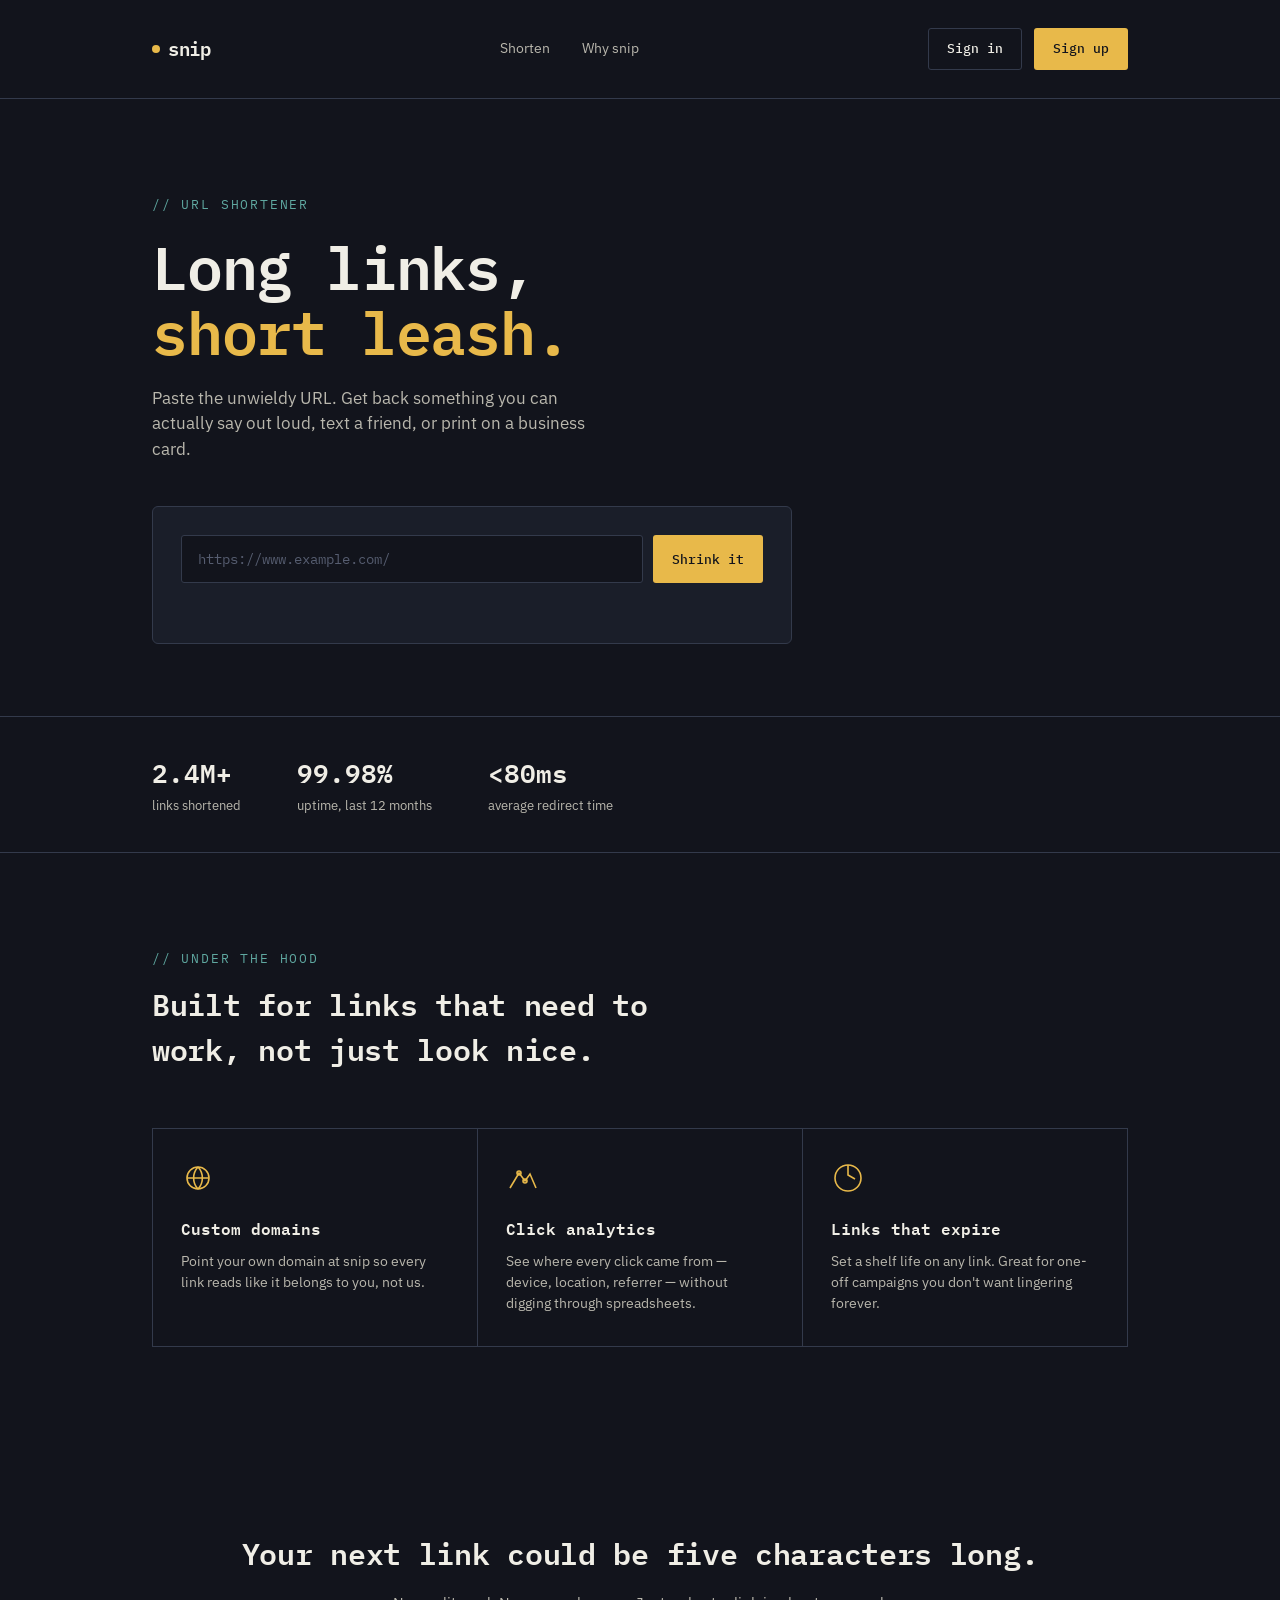
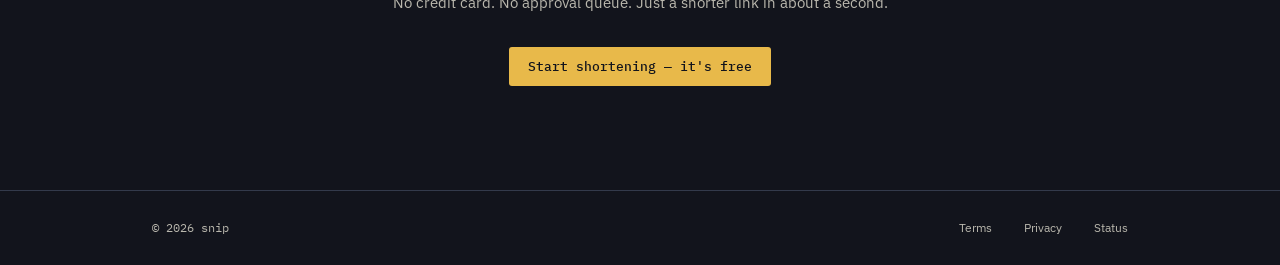
==== webfiles/index.html @ ef550491 "i hope this time it will work..." ====
<!DOCTYPE html>
<html lang="en">
<head>
<meta charset="UTF-8">
<meta name="viewport" content="width=device-width, initial-scale=1.0">
<title>Snip</title>
<link rel="stylesheet" href="./static/style.css?v=20260826-2">
</head>
<body>
  <header>
    <div class="wrap">
      <div class="logo"><span class="dot"></span>snip</div>
      <nav>
        <a href="#demo">Shorten</a>
        <a href="#features">Why snip</a>
      </nav>
      <div class="header-actions">
        <a class="btn btn-ghost" href="login">Sign in</a>
        <a class="btn btn-primary" href="register">Sign up</a>
      </div>
    </div>
  </header>
 
  <section class="hero" id="demo">
    <div class="wrap">
      <div class="eyebrow">// url shortener</div>
      <h1>Long links,<br><em>short leash.</em></h1>
      <p class="lede">
        Paste the unwieldy URL. Get back something you can actually say out loud,
        text a friend, or print on a business card.
      </p>
 
      <div class="shrink-demo">
        <form class="shrink-row" id="shorten-form">
          <input class="shrink-input mono" type="url" id="url"
            placeholder="https://www.example.com/"
            required>
          <button class="btn btn-primary" type="submit">Shrink it</button>
        </form>
 
        <p class="form-error" id="error"></p>
 
        <div class="result-row" id="result" hidden>
          <a class="result-link mono" id="short-url" href="#" target="_blank" rel="noopener"></a>
          <button class="btn btn-ghost" id="copy-button" type="button">Copy</button>
        </div>
      </div>
    </div>
  </section>
 
  <section class="stats">
    <div class="wrap">
      <div>
        <div class="stat-num">2.4M+</div>
        <div class="stat-label">links shortened</div>
      </div>
      <div>
        <div class="stat-num">99.98%</div>
        <div class="stat-label">uptime, last 12 months</div>
      </div>
      <div>
        <div class="stat-num">&lt;80ms</div>
        <div class="stat-label">average redirect time</div>
      </div>
    </div>
  </section>
 
  <section class="features" id="features">
    <div class="wrap">
      <div class="section-head">
        <div class="section-eyebrow">// under the hood</div>
        <h2>Built for links that need to work, not just look nice.</h2>
      </div>
 
      <div class="feature-grid">
        <div class="feature">
          <div class="feature-icon">
            <svg viewBox="0 0 34 34"><path d="M6 17a11 11 0 1 1 22 0 11 11 0 0 1-22 0Z"/><path d="M6 17h22M17 6a16 16 0 0 1 0 22M17 6a16 16 0 0 0 0 22"/></svg>
          </div>
          <h3>Custom domains</h3>
          <p>Point your own domain at snip so every link reads like it belongs to you, not us.</p>
        </div>
        <div class="feature">
          <div class="feature-icon">
            <svg viewBox="0 0 34 34"><path d="M4 27 13 12l6 8 5-7 6 14"/><circle cx="13" cy="12" r="2"/><circle cx="19" cy="20" r="2"/></svg>
          </div>
          <h3>Click analytics</h3>
          <p>See where every click came from — device, location, referrer — without digging through spreadsheets.</p>
        </div>
        <div class="feature">
          <div class="feature-icon">
            <svg viewBox="0 0 34 34"><path d="M17 4v10l7 4"/><circle cx="17" cy="17" r="13"/></svg>
          </div>
          <h3>Links that expire</h3>
          <p>Set a shelf life on any link. Great for one-off campaigns you don't want lingering forever.</p>
        </div>
      </div>
    </div>
  </section>
 
  <section class="cta">
    <div class="wrap">
      <h2>Your next link could be five characters long.</h2>
      <p>No credit card. No approval queue. Just a shorter link in about a second.</p>
      <button class="btn btn-primary" onclick="document.getElementById('demo').scrollIntoView()">Start shortening — it's free</button>
    </div>
  </section>
 
  <footer>
    <div class="wrap">
      <span class="mono">© 2026 snip</span>
      <nav>
        <a href="#">Terms</a>
        <a href="#">Privacy</a>
        <a href="#">Status</a>
      </nav>
    </div>
  </footer>

<script src="./static/app.js?v=20260826-2"></script>
</body>
</html>
---- webfiles/static/style.css ----
@import url('https://fonts.googleapis.com/css2?family=IBM+Plex+Mono:wght@400;500;600&family=IBM+Plex+Sans:wght@400;500;600&display=swap');

:root{
  --ink:        #12141C;
  --surface:    #1A1E29;
  --paper:      #F0EEE6;
  --paper-dim:  #B9B7AD;
  --amber:      #E8B94A;
  --teal:       #5FA8A0;
  --line:       #333A4B;
  --error:      #E2695C;
  --radius:     3px;
}

*{ box-sizing: border-box; margin:0; padding:0; }

html{ scroll-behavior:smooth; }

body{
  background:var(--ink);
  color:var(--paper);
  font-family:'IBM Plex Sans', sans-serif;
  line-height:1.5;
  -webkit-font-smoothing:antialiased;
  min-height:100vh;
  display:flex;
  flex-direction:column;
}

.mono{ font-family:'IBM Plex Mono', monospace; }

a{ color:inherit; text-decoration:none; }

.wrap{
  max-width:1040px;
  margin:0 auto;
  padding:0 32px;
}

/* header */
header{
  padding:28px 0;
  border-bottom:1px solid var(--line);
}

header .wrap{
  display:flex;
  align-items:center;
  justify-content:space-between;
}

.logo{
  font-family:'IBM Plex Mono', monospace;
  font-weight:600;
  font-size:19px;
  letter-spacing:-0.02em;
  display:flex;
  align-items:center;
  gap:8px;
}

.logo .dot{
  width:8px; height:8px;
  background:var(--amber);
  border-radius:50%;
  display:inline-block;
}

nav{ display:flex; gap:32px; }

nav a{
  font-size:14px;
  color:var(--paper-dim);
  transition:color .15s ease;
}
nav a:hover, nav a:focus-visible{ color:var(--paper); }

.header-actions{ display:flex; align-items:center; gap:12px; }

.btn{
  font-family:'IBM Plex Mono', monospace;
  font-size:13px;
  font-weight:500;
  padding:10px 18px;
  border-radius:var(--radius);
  border:1px solid transparent;
  cursor:pointer;
  display:inline-block;
  transition:transform .12s ease, background .15s ease, border-color .15s ease;
}

.btn-primary{
  background:var(--amber);
  color:var(--ink);
}
.btn-primary:hover{ transform:translateY(-1px); }
.btn-primary:active{ transform:translateY(0); }

.btn-ghost{
  background:transparent;
  border-color:var(--line);
  color:var(--paper);
}
.btn-ghost:hover{ border-color:var(--paper-dim); }

/* authenitication header */
.auth-loading{
  width:32px;
  height:32px;
  border:2px solid var(--line);
  border-top-color:var(--amber);
  border-radius:50%;
  animation:spin .7s linear infinite;
}

@keyframes spin{
  to{
    transform:rotate(360deg);
  }
}

.user-menu{
  position:relative;
}

.user-menu-trigger{
  background:var(--surface);
  color:var(--paper);
  border:1px solid var(--line);
  border-radius:6px;
  padding:6px 10px 6px 6px;

  display:flex;
  align-items:center;
  gap:9px;

  cursor:pointer;
  font-family:'IBM Plex Mono', monospace;

  transition:
    border-color .15s ease,
    background .15s ease;
}

.user-menu-trigger:hover{
  border-color:var(--paper-dim);
}

.user-avatar{
  width:30px;
  height:30px;

  display:flex;
  align-items:center;
  justify-content:center;

  border-radius:5px;

  background:var(--amber);
  color:var(--ink);

  font-size:13px;
  font-weight:600;
}

.user-name{
  font-size:13px;
  max-width:130px;

  overflow:hidden;
  text-overflow:ellipsis;
  white-space:nowrap;
}

.user-chevron{
  color:var(--paper-dim);
  font-size:10px;

  transition:transform .15s ease;
}

.user-menu.open .user-chevron{
  transform:rotate(180deg);
}

.user-dropdown{
  position:absolute;
  top:calc(100% + 10px);
  right:0;

  width:240px;

  background:var(--surface);
  border:1px solid var(--line);
  border-radius:6px;

  padding:8px;

  box-shadow:
    0 18px 50px rgba(0,0,0,.35);

  z-index:100;

  opacity:0;
  visibility:hidden;
  transform:translateY(-6px);

  transition:
    opacity .15s ease,
    transform .15s ease,
    visibility .15s ease;
}

.user-menu.open .user-dropdown{
  opacity:1;
  visibility:visible;
  transform:translateY(0);
}

.user-dropdown-header{
  padding:10px 10px 12px;
}

.user-dropdown-name{
  font-size:13px;
  font-weight:600;
  color:var(--paper);
}

.user-dropdown-email{
  margin-top:3px;

  font-family:'IBM Plex Mono', monospace;
  font-size:11px;
  color:var(--paper-dim);

  overflow:hidden;
  text-overflow:ellipsis;
  white-space:nowrap;
}

.user-dropdown-divider{
  height:1px;
  background:var(--line);
  margin:4px 0;
}

.user-dropdown-item{
  width:100%;
  border:0;
  background:transparent;

  color:var(--paper-dim);

  padding:10px;
  border-radius:4px;

  display:flex;
  align-items:center;
  gap:9px;

  font-family:'IBM Plex Mono', monospace;
  font-size:12px;

  cursor:pointer;
  text-align:left;
}

.user-dropdown-item:hover{
  background:var(--ink);
  color:var(--paper);
}

.user-dropdown-item.logout{
  color:var(--error);
}

.user-dropdown-item.logout:hover{
  background:rgba(226,105,92,.08);
}

@media (max-width:760px){
  .user-name{
    display:none;
  }

  .user-menu-trigger{
    padding-right:7px;
  }

  .user-dropdown{
    width:220px;
  }
}

/* Dashboard */

.dashboard-main{
  flex:1;
  padding:72px 0 96px;
}

.dashboard-heading{
  display:flex;
  justify-content:space-between;
  align-items:flex-end;
  gap:32px;
  margin-bottom:42px;
}

.dashboard-heading h1{
  font-size:38px;
  margin-bottom:10px;
}

.dashboard-heading .eyebrow{
  margin-bottom:12px;
}

.dashboard-subtitle{
  color:var(--paper-dim);
  font-size:15px;
}


/* summary */

.dashboard-summary{
  display:flex;
  gap:1px;

  margin-bottom:24px;

  background:var(--line);
  border:1px solid var(--line);
  border-radius:6px;

  overflow:hidden;
}

.dashboard-summary[hidden]{
  display:none;
}

.dashboard-stat{
  flex:1;

  background:var(--surface);

  padding:22px 24px;

  display:flex;
  flex-direction:column;
  gap:3px;
}

.dashboard-stat-value{
  font-family:'IBM Plex Mono', monospace;
  font-size:24px;
  font-weight:600;
}

.dashboard-stat-label{
  color:var(--paper-dim);
  font-size:12px;
}


/* links */

.links-list{
  display:flex;
  flex-direction:column;
  gap:10px;
}

.links-list[hidden]{
  display:none;
}

.link-card{
  background:var(--surface);

  border:1px solid var(--line);
  border-radius:6px;

  padding:20px 22px;

  display:flex;
  align-items:center;
  justify-content:space-between;

  gap:24px;

  transition:
    border-color .15s ease,
    transform .15s ease;
}

.link-card:hover{
  border-color:#4A5267;
  transform:translateY(-1px);
}

.link-card-main{
  min-width:0;
  flex:1;

  display:flex;
  flex-direction:column;

  gap:5px;
}

.link-short-url{
  width:fit-content;

  font-family:'IBM Plex Mono', monospace;
  font-size:14px;
  font-weight:500;

  color:var(--teal);
}

.link-short-url:hover{
  text-decoration:underline;
}

.link-target-url{
  color:var(--paper-dim);

  font-size:13px;

  overflow:hidden;
  text-overflow:ellipsis;
  white-space:nowrap;

  max-width:620px;
}

.link-target-url:hover{
  color:var(--paper);
}

.link-card-meta{
  display:flex;
  align-items:center;

  gap:24px;

  flex-shrink:0;
}

.link-clicks{
  min-width:72px;

  display:flex;
  flex-direction:column;

  text-align:right;
}

.link-clicks strong{
  font-family:'IBM Plex Mono', monospace;
  font-size:14px;
}

.link-clicks span{
  color:var(--paper-dim);
  font-size:11px;
}

.link-date{
  color:var(--paper-dim);

  font-family:'IBM Plex Mono', monospace;
  font-size:11px;

  white-space:nowrap;
}


/* loading */

.links-loading{
  padding:64px 0;

  text-align:center;

  color:var(--paper-dim);

  font-family:'IBM Plex Mono', monospace;
  font-size:13px;
}


/* empty state */

.links-empty{
  padding:72px 32px;

  background:var(--surface);

  border:1px dashed var(--line);
  border-radius:6px;

  text-align:center;
}

.links-empty[hidden]{
  display:none;
}

.empty-icon{
  width:42px;
  height:42px;

  margin:0 auto 20px;

  display:flex;
  align-items:center;
  justify-content:center;

  background:var(--ink);

  border:1px solid var(--line);
  border-radius:50%;

  color:var(--amber);

  font-family:'IBM Plex Mono', monospace;
  font-size:18px;
}

.links-empty h2{
  font-size:21px;
  margin-bottom:8px;
}

.links-empty p{
  color:var(--paper-dim);

  font-size:14px;

  margin-bottom:24px;
}


/* responsive */

@media (max-width:760px){

  .dashboard-main{
    padding-top:48px;
  }

  .dashboard-heading{
    align-items:flex-start;
    flex-direction:column;
  }

  .dashboard-heading .btn{
    width:100%;
    text-align:center;
  }

  .dashboard-summary{
    flex-direction:column;
  }

  .link-card{
    align-items:flex-start;
    flex-direction:column;
  }

  .link-card-main{
    width:100%;
  }

  .link-target-url{
    max-width:100%;
  }

  .link-card-meta{
    width:100%;

    justify-content:space-between;

    gap:12px;
  }

  .link-clicks{
    text-align:left;
  }
}

.link-actions{
  display:flex;
  align-items:center;
  gap:8px;
}

.btn-danger{
  background:transparent;
  border-color:rgba(226,105,92,.35);
  color:var(--error);
}

.btn-danger:hover{
  background:rgba(226,105,92,.08);
  border-color:var(--error);
}

.btn:disabled{
  opacity:.55;
  cursor:not-allowed;
  transform:none;
}

@media (max-width:760px){
  .link-actions{
    margin-left:auto;
  }
}

/* hero */
.hero{
  padding:96px 0 72px;
}

.eyebrow{
  font-family:'IBM Plex Mono', monospace;
  font-size:13px;
  color:var(--teal);
  text-transform:uppercase;
  letter-spacing:.14em;
  margin-bottom:20px;
}

h1{
  font-family:'IBM Plex Mono', monospace;
  font-weight:600;
  font-size:clamp(36px, 5.4vw, 60px);
  line-height:1.08;
  letter-spacing:-0.02em;
  max-width:16ch;
  margin-bottom:22px;
}

h1 em{
  font-style:normal;
  color:var(--amber);
}

.lede{
  font-size:17px;
  color:var(--paper-dim);
  max-width:46ch;
  margin-bottom:44px;
}

/* the shrink demo */

.shrink-demo{
  background:var(--surface);
  border:1px solid var(--line);
  border-radius:6px;
  padding:28px;
  max-width:640px;
}

.shrink-row{
  display:flex;
  gap:10px;
}

.shrink-input{
  flex:1;
  background:var(--ink);
  border:1px solid var(--line);
  border-radius:var(--radius);
  padding:14px 16px;
  color:var(--paper);
  font-family:'IBM Plex Mono', monospace;
  font-size:14px;
  min-width:0;
  width:100%;
}
.shrink-input:focus{ outline:none; border-color:var(--amber); }
.shrink-input::placeholder{ color:#565D70; }

.shrink-demo .btn{ flex-shrink:0; }

/* the coil - visually ties a long wavy line into a tight little knot */
.coil{
  display:block;
  width:100%;
  height:46px;
  margin:22px 0 20px;
}
.coil path{
  fill:none;
  stroke:var(--line);
  stroke-width:1.5;
}
.coil .tight{
  stroke:var(--teal);
}

.result-row{
  display:flex;
  align-items:center;
  justify-content:space-between;
  gap:12px;
  font-family:'IBM Plex Mono', monospace;
  font-size:14px;
}
.result-row[hidden]{ display:none; }

.result-link{ color:var(--teal); }
.copy-hint{
  color:var(--paper-dim);
  font-size:12px;
}
.copy-hint.copied{ color:var(--amber); }

.form-error{
  font-family:'IBM Plex Mono', monospace;
  font-size:13px;
  color:var(--error);
  min-height:18px;
  margin-top:14px;
}

.form-success{
  font-family:'IBM Plex Mono', monospace;
  font-size:13px;
  color:var(--teal);
  min-height:18px;
  margin-top:14px;
}

/* stats strip */
.stats{
  border-top:1px solid var(--line);
  border-bottom:1px solid var(--line);
  padding:36px 0;
}
.stats .wrap{
  display:flex;
  gap:56px;
  flex-wrap:wrap;
}
.stat-num{
  font-family:'IBM Plex Mono', monospace;
  font-size:26px;
  font-weight:600;
  color:var(--paper);
}
.stat-label{
  font-size:13px;
  color:var(--paper-dim);
  margin-top:4px;
}

/* features */
.features{ padding:96px 0; }

.section-head{ margin-bottom:56px; max-width:52ch; }

.section-eyebrow{
  font-family:'IBM Plex Mono', monospace;
  font-size:13px;
  color:var(--teal);
  text-transform:uppercase;
  letter-spacing:.14em;
  margin-bottom:14px;
}

h2{
  font-family:'IBM Plex Mono', monospace;
  font-weight:600;
  font-size:30px;
  letter-spacing:-0.01em;
}

.feature-grid{
  display:grid;
  grid-template-columns:repeat(3, 1fr);
  gap:1px;
  background:var(--line);
  border:1px solid var(--line);
}

.feature{
  background:var(--ink);
  padding:32px 28px;
}

.feature-icon{
  width:34px; height:34px;
  margin-bottom:22px;
}
.feature-icon svg{ width:100%; height:100%; }
.feature-icon path, .feature-icon circle, .feature-icon line{
  stroke:var(--amber);
  stroke-width:1.6;
  fill:none;
}

.feature h3{
  font-family:'IBM Plex Mono', monospace;
  font-size:16px;
  font-weight:600;
  margin-bottom:10px;
}

.feature p{
  font-size:14px;
  color:var(--paper-dim);
}

/* cta */
.cta{
  padding:88px 0 104px;
  text-align:center;
}

.cta h2{ margin-bottom:16px; }

.cta p{
  color:var(--paper-dim);
  font-size:15px;
  margin-bottom:32px;
}

/* auth pages (login / register) */
.auth-main{
  flex:1;
  display:flex;
  align-items:center;
  justify-content:center;
  padding:64px 24px;
}

.auth-card{
  background:var(--surface);
  border:1px solid var(--line);
  border-radius:6px;
  padding:40px;
  max-width:400px;
  width:100%;
}

.auth-card .eyebrow{ margin-bottom:14px; }

.auth-card h1{
  font-size:26px;
  max-width:none;
  margin-bottom:8px;
}

.auth-sub{
  color:var(--paper-dim);
  font-size:14px;
  margin-bottom:32px;
}

.field{ margin-bottom:18px; }

.field label{
  display:block;
  font-family:'IBM Plex Mono', monospace;
  font-size:11px;
  color:var(--paper-dim);
  text-transform:uppercase;
  letter-spacing:.08em;
  margin-bottom:8px;
}

.field-row{
  display:flex;
  justify-content:space-between;
  align-items:center;
}

.field-row .link-small{
  font-size:12px;
  color:var(--teal);
}
.field-row .link-small:hover{ text-decoration:underline; }

.auth-card .btn-primary{
  width:100%;
  padding:14px;
  margin-top:6px;
}

.auth-switch{
  margin-top:26px;
  text-align:center;
  font-size:14px;
  color:var(--paper-dim);
}
.auth-switch a{
  color:var(--teal);
}
.auth-switch a:hover{ text-decoration:underline; }

.auth-divider{
  display:flex;
  align-items:center;
  gap:12px;
  margin:26px 0;
  color:var(--paper-dim);
  font-size:12px;
}
.auth-divider::before,
.auth-divider::after{
  content:"";
  flex:1;
  height:1px;
  background:var(--line);
}

/* footer */
footer{
  border-top:1px solid var(--line);
  padding:28px 0;
}
footer .wrap{
  display:flex;
  justify-content:space-between;
  align-items:center;
  flex-wrap:wrap;
  gap:12px;
}
footer .mono{ font-size:12px; color:var(--paper-dim); }
footer nav a{ font-size:12px; }

/* responsive */

@media (max-width:760px){
  nav{ display:none; }
  .feature-grid{ grid-template-columns:1fr; }
  .shrink-row{ flex-direction:column; }
  .stats .wrap{ gap:32px; }
  h1{ max-width:none; }
  .auth-card{ padding:28px; }
}

@media (prefers-reduced-motion: reduce){
  *{ transition:none !important; scroll-behavior:auto !important; }
}

:focus-visible{
  outline:2px solid var(--amber);
  outline-offset:2px;
}
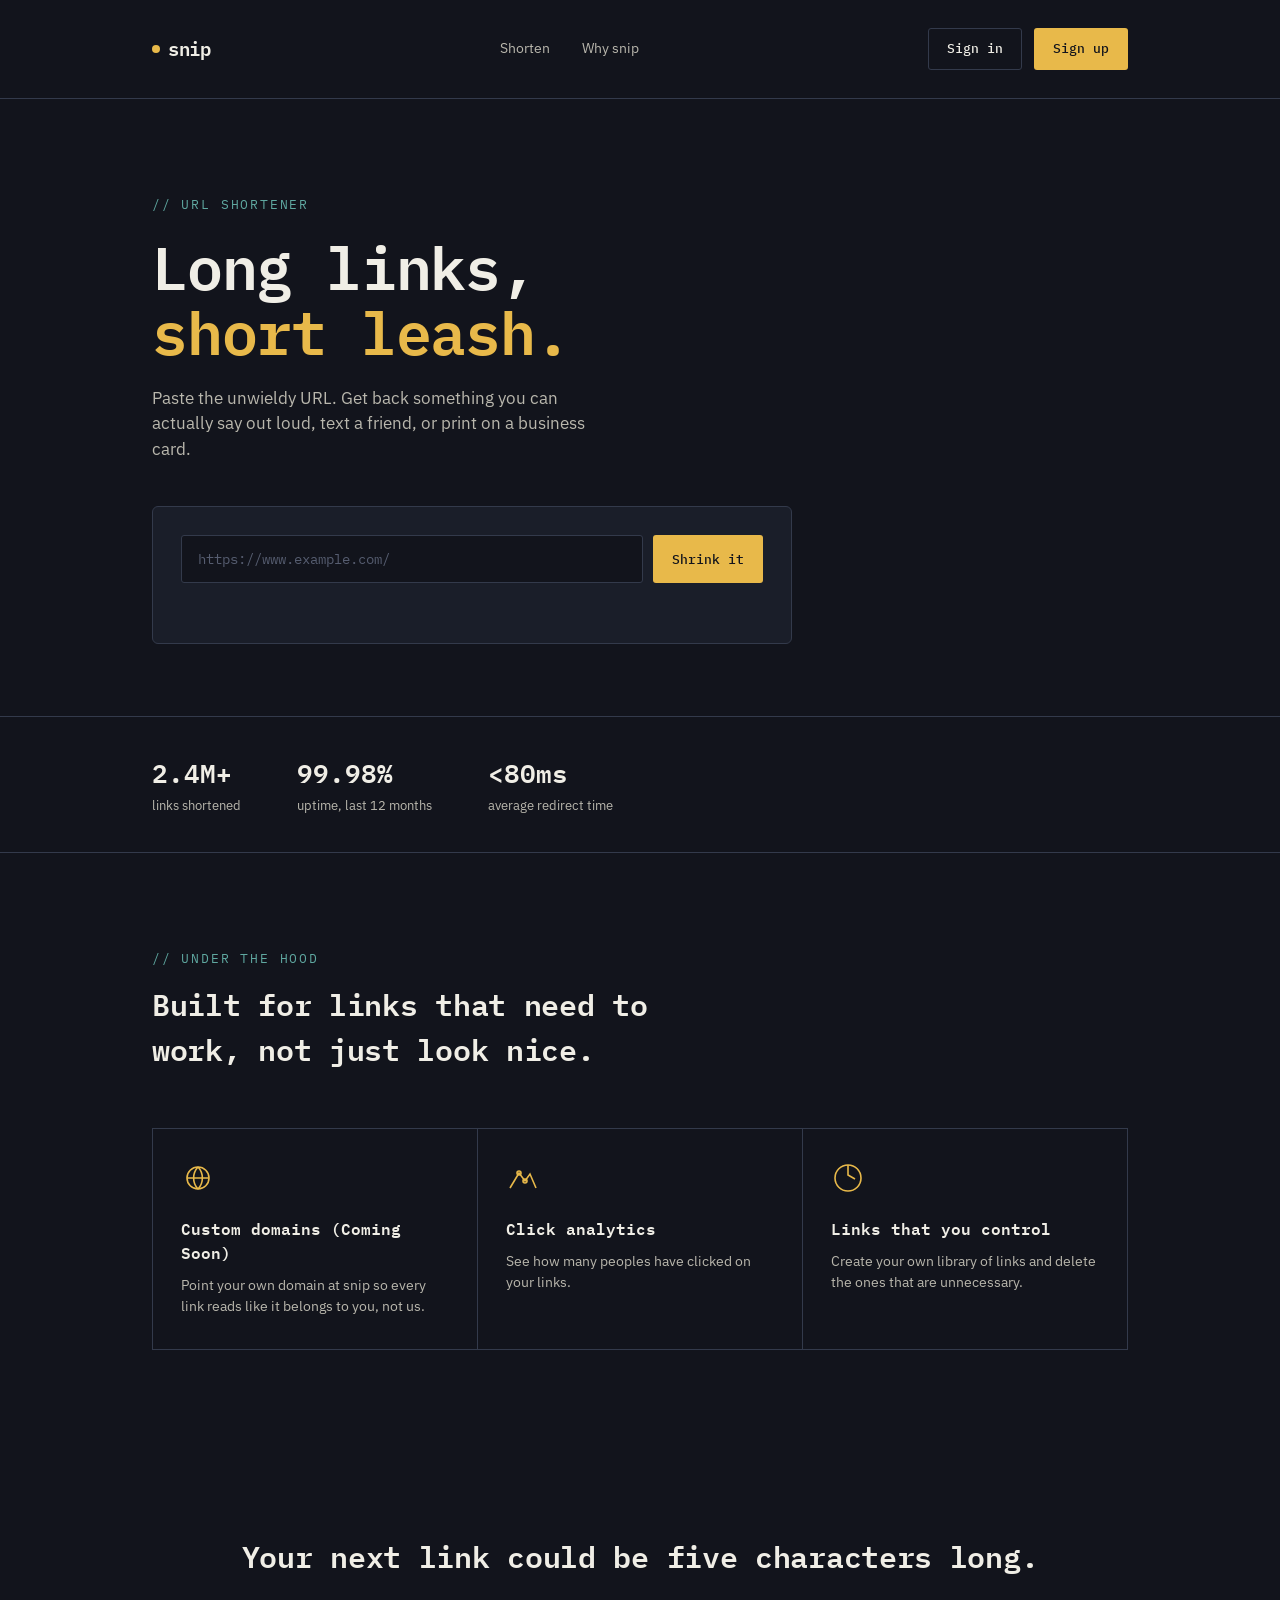
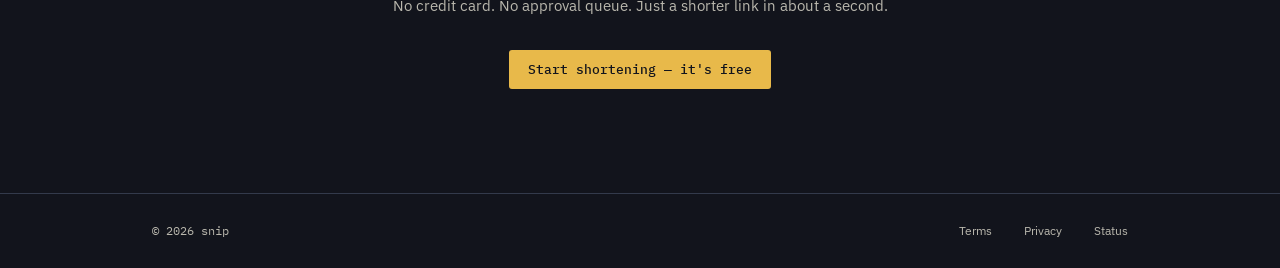
==== commit e5904ca6: "Fixed reg error handling" ====
--- a/webfiles/index.html
+++ b/webfiles/index.html
@@ -77,7 +77,7 @@
           <div class="feature-icon">
             <svg viewBox="0 0 34 34"><path d="M6 17a11 11 0 1 1 22 0 11 11 0 0 1-22 0Z"/><path d="M6 17h22M17 6a16 16 0 0 1 0 22M17 6a16 16 0 0 0 0 22"/></svg>
           </div>
-          <h3>Custom domains</h3>
+          <h3>Custom domains (Coming Soon)</h3>
           <p>Point your own domain at snip so every link reads like it belongs to you, not us.</p>
         </div>
         <div class="feature">
@@ -85,14 +85,14 @@
             <svg viewBox="0 0 34 34"><path d="M4 27 13 12l6 8 5-7 6 14"/><circle cx="13" cy="12" r="2"/><circle cx="19" cy="20" r="2"/></svg>
           </div>
           <h3>Click analytics</h3>
-          <p>See where every click came from — device, location, referrer — without digging through spreadsheets.</p>
+          <p>See how many peoples have clicked on your links.</p>
         </div>
         <div class="feature">
           <div class="feature-icon">
             <svg viewBox="0 0 34 34"><path d="M17 4v10l7 4"/><circle cx="17" cy="17" r="13"/></svg>
           </div>
-          <h3>Links that expire</h3>
-          <p>Set a shelf life on any link. Great for one-off campaigns you don't want lingering forever.</p>
+          <h3>Links that you control</h3>
+          <p>Create your own library of links and delete the ones that are unnecessary.</p>
         </div>
       </div>
     </div>
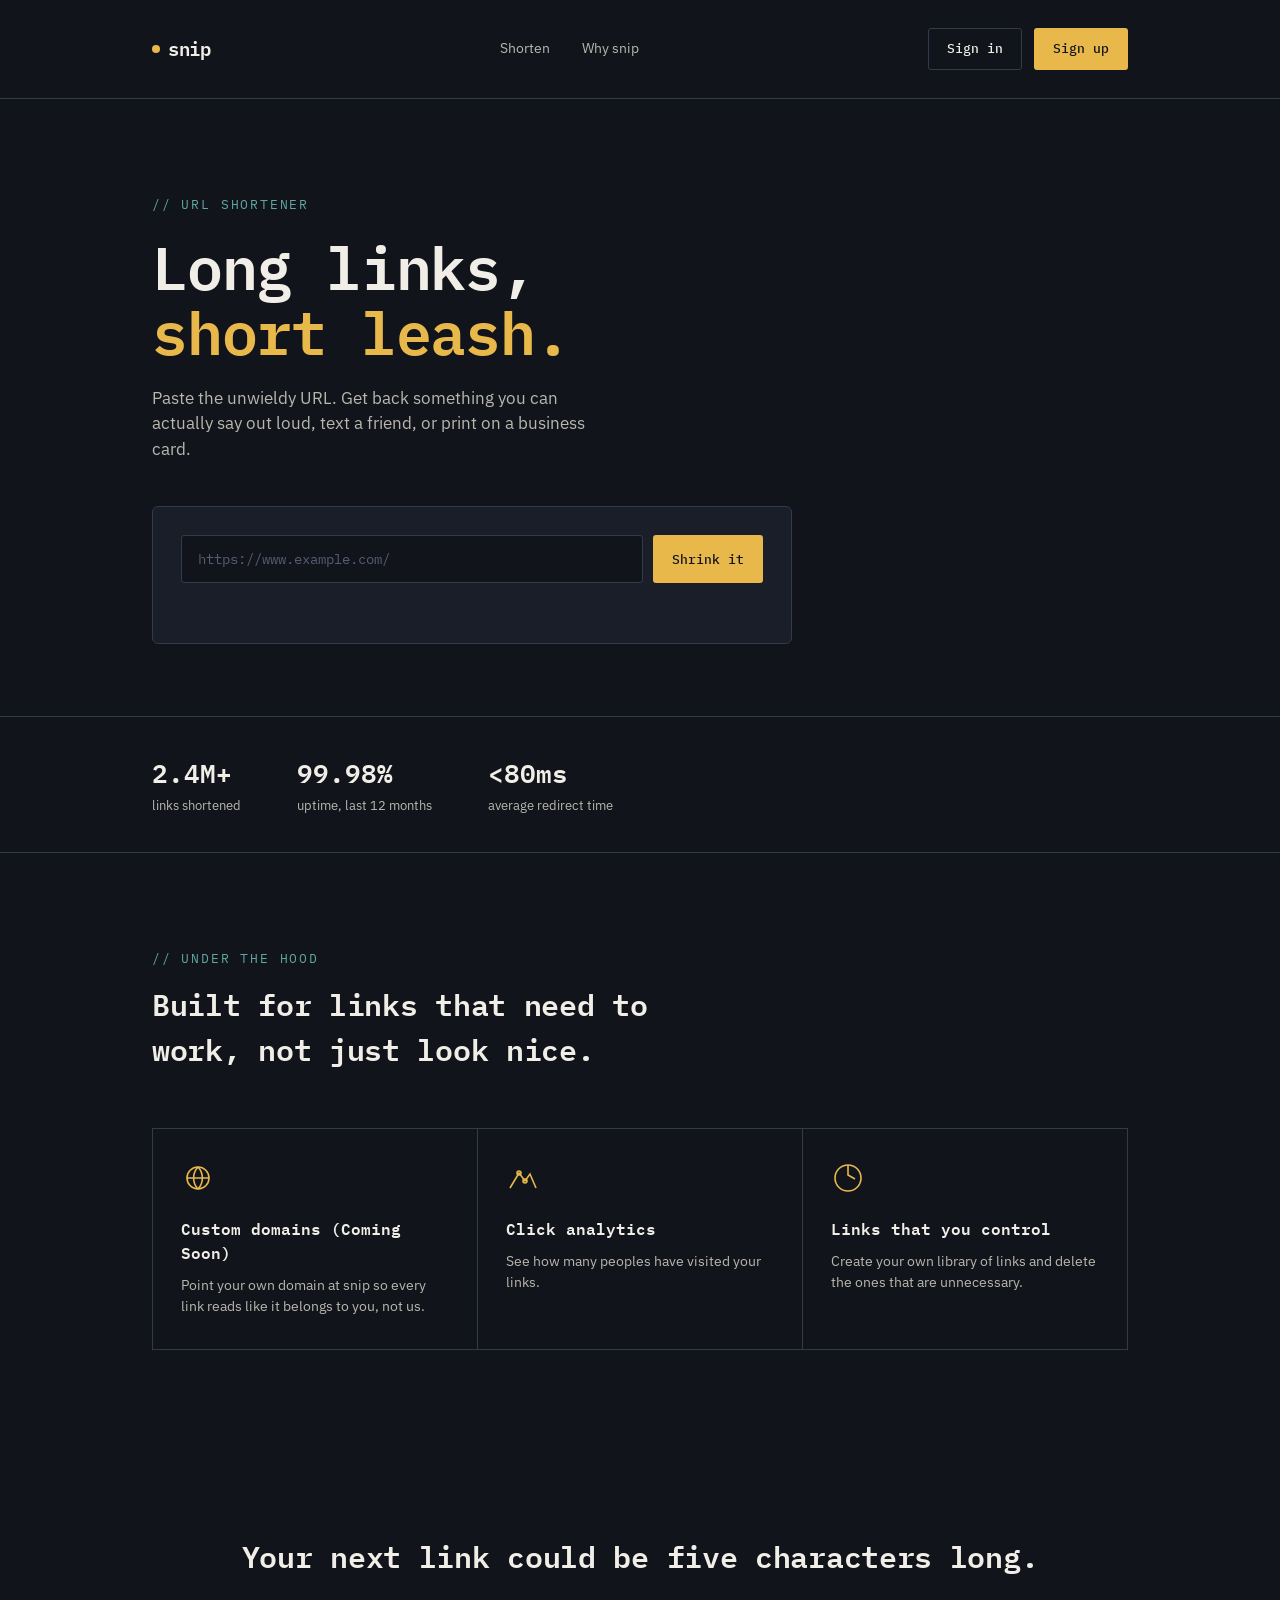
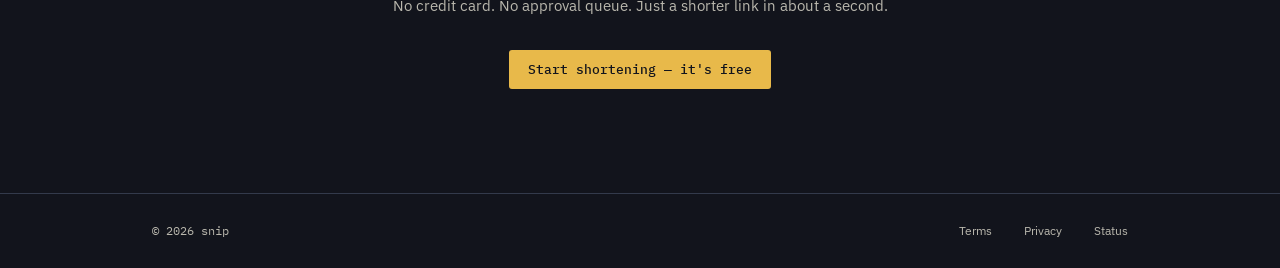
==== commit 15e13442: "fixed landing page" ====
--- a/webfiles/index.html
+++ b/webfiles/index.html
@@ -85,7 +85,7 @@
             <svg viewBox="0 0 34 34"><path d="M4 27 13 12l6 8 5-7 6 14"/><circle cx="13" cy="12" r="2"/><circle cx="19" cy="20" r="2"/></svg>
           </div>
           <h3>Click analytics</h3>
-          <p>See how many peoples have clicked on your links.</p>
+          <p>See how many peoples have visited your links.</p>
         </div>
         <div class="feature">
           <div class="feature-icon">
